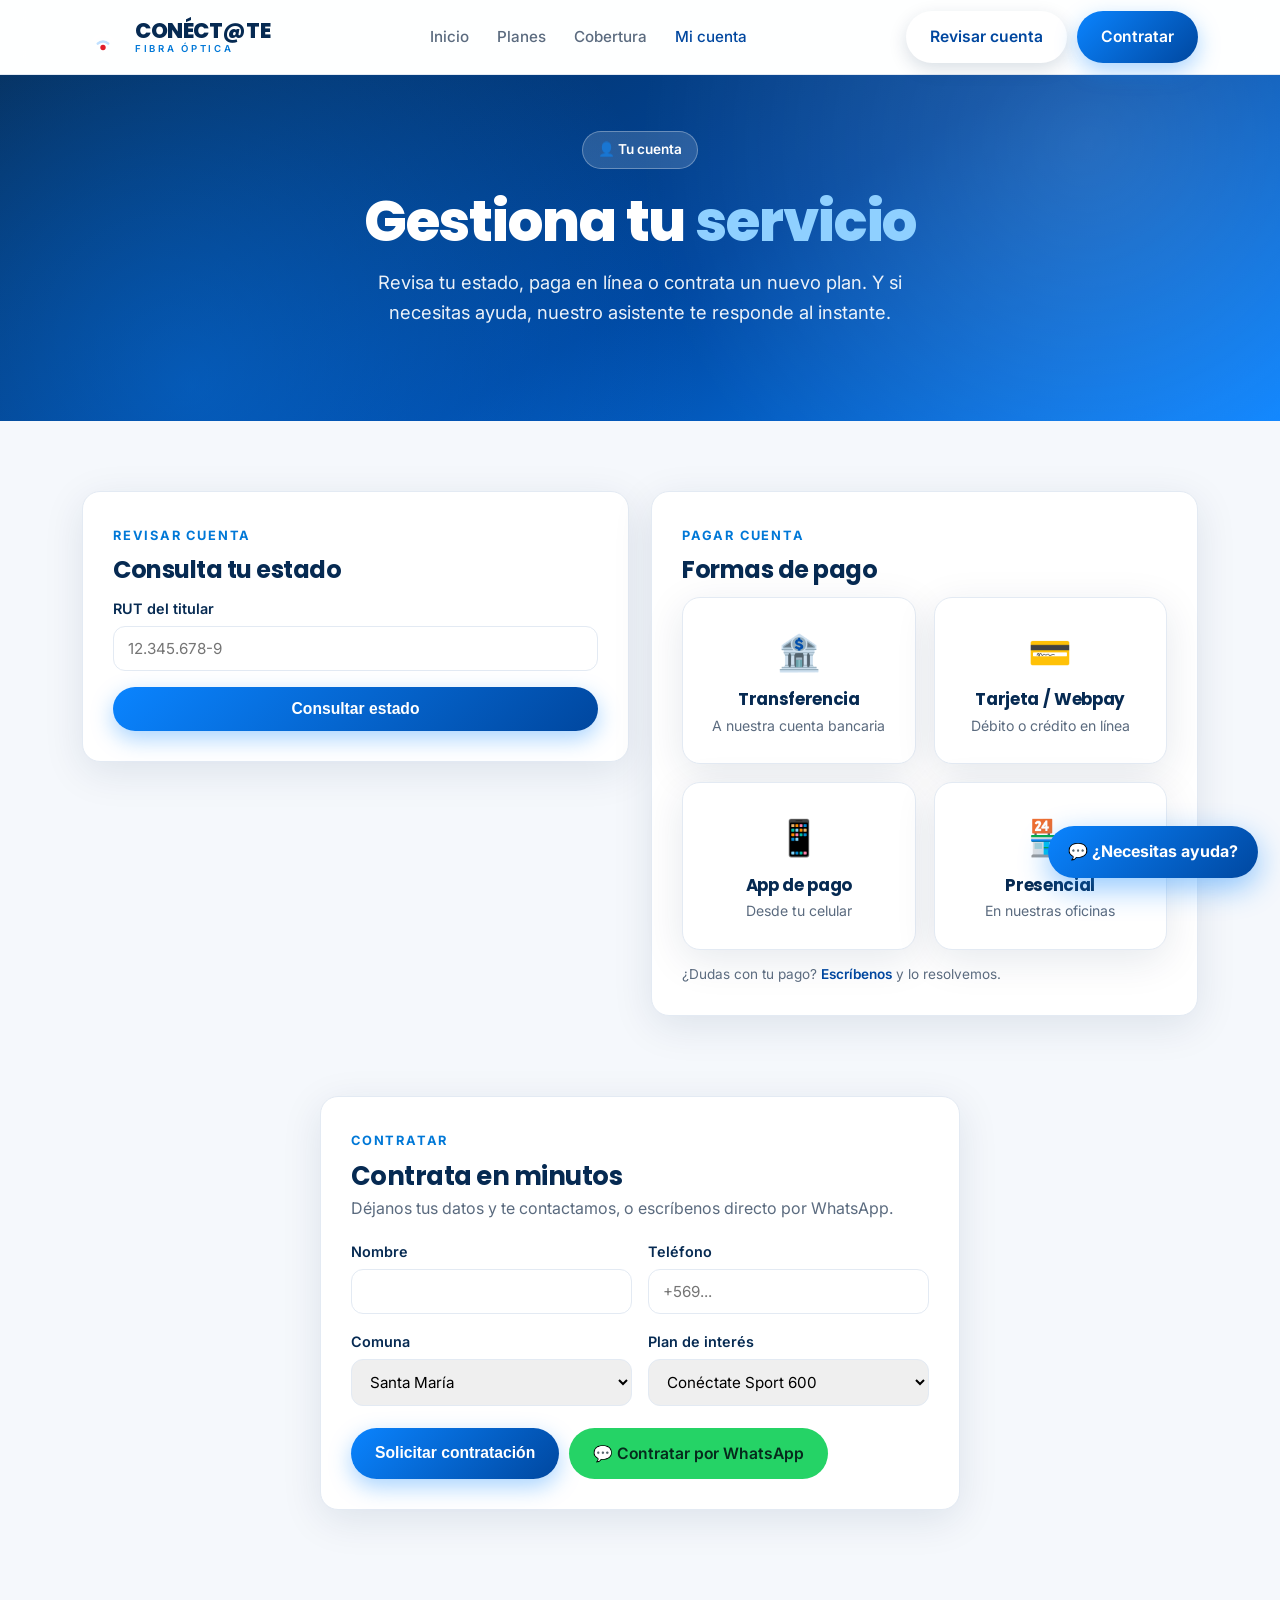
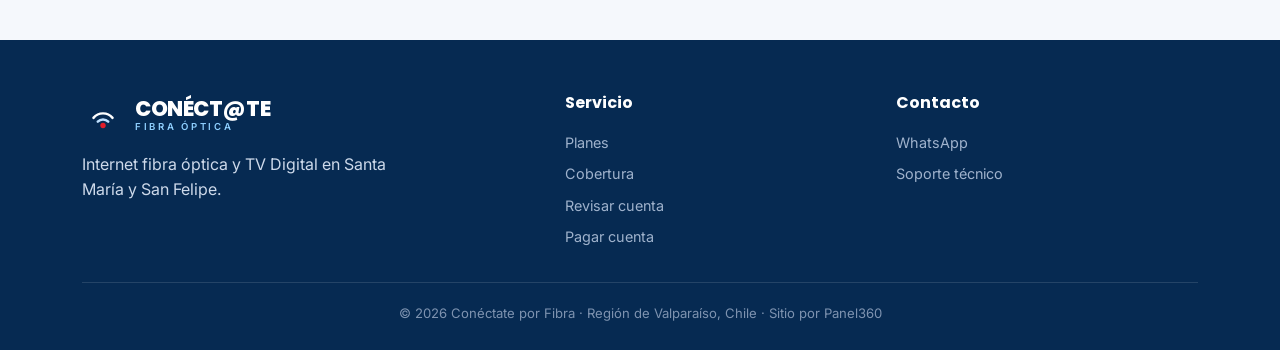
==== cuenta.html @ 6946a439 "Web Conéctate por Fibra: home, planes y cuenta + logo mejorado Sitio estático (HTML/CSS) para el ISP" ====
<!doctype html>
<html lang="es">
<head>
<meta charset="utf-8">
<meta name="viewport" content="width=device-width, initial-scale=1">
<title>Mi cuenta · Conéctate por Fibra</title>
<meta name="description" content="Revisa tu cuenta, paga en línea o contrata Internet fibra + TV con Conéctate por Fibra.">
<link rel="preconnect" href="https://fonts.googleapis.com">
<link rel="preconnect" href="https://fonts.gstatic.com" crossorigin>
<link rel="stylesheet" href="https://fonts.googleapis.com/css2?family=Poppins:wght@600;700;800&family=Inter:wght@400;500;600&display=swap">
<link rel="stylesheet" href="assets/styles.css">
</head>
<body>

<svg style="display:none">
  <linearGradient id="lg" x1="0" y1="0" x2="1" y2="1"><stop offset="0" stop-color="#0a84ff"/><stop offset="1" stop-color="#00479f"/></linearGradient>
  <symbol id="mark" viewBox="0 0 44 44">
    <rect x="1.5" y="1.5" width="41" height="41" rx="12" fill="url(#lg)"/>
    <path d="M12 25a13 13 0 0 1 20 0" stroke="#fff" stroke-width="2.6" fill="none" stroke-linecap="round"/>
    <path d="M16.5 29a7.5 7.5 0 0 1 11 0" stroke="#bfe0ff" stroke-width="2.6" fill="none" stroke-linecap="round"/>
    <circle cx="22" cy="33" r="2.8" fill="#e11d2a"/>
  </symbol>
</svg>

<header>
  <div class="wrap nav">
    <a href="index.html" class="logo"><svg class="mark"><use href="#mark"/></svg><span>CONÉCT@TE<span class="sub">FIBRA ÓPTICA</span></span></a>
    <nav class="nav-links">
      <a href="index.html">Inicio</a>
      <a href="planes.html">Planes</a>
      <a href="index.html#cobertura">Cobertura</a>
      <a href="cuenta.html" class="active">Mi cuenta</a>
    </nav>
    <div class="nav-cta">
      <a class="btn btn-white" href="#revisar">Revisar cuenta</a>
      <a class="btn btn-primary" href="#contratar">Contratar</a>
      <button class="menu-btn" onclick="document.querySelector('.nav-links').style.display='flex'">☰</button>
    </div>
  </div>
</header>

<section class="hero small">
  <div class="wrap">
    <span class="badge-loc">👤 Tu cuenta</span>
    <h1>Gestiona tu <span>servicio</span></h1>
    <p class="lead">Revisa tu estado, paga en línea o contrata un nuevo plan. Y si necesitas ayuda, nuestro asistente te responde al instante.</p>
  </div>
</section>

<section class="pad">
  <div class="wrap" style="display:grid;grid-template-columns:1fr 1fr;gap:22px;align-items:start">

    <div class="card-box reveal" id="revisar">
      <span class="eyebrow">Revisar cuenta</span>
      <h2 style="color:var(--navy);font-size:1.5rem;margin-bottom:14px">Consulta tu estado</h2>
      <form onsubmit="event.preventDefault();document.getElementById('r-out').style.display='block';">
        <div class="field"><label>RUT del titular</label><input placeholder="12.345.678-9" required></div>
        <button class="btn btn-primary" style="width:100%;justify-content:center">Consultar estado</button>
      </form>
      <div id="r-out" style="display:none;margin-top:16px;background:#eef6ff;border:1px solid #cfe4ff;border-radius:12px;padding:14px;font-size:.9rem;color:var(--navy)">
        📶 El portal de autoatención estará disponible muy pronto. Mientras tanto, escríbenos por WhatsApp y te ayudamos al instante.
        <div style="margin-top:12px"><a class="btn btn-wa" href="#" onclick="return false">💬 Consultar por WhatsApp</a></div>
      </div>
    </div>

    <div class="card-box reveal" id="pagar">
      <span class="eyebrow">Pagar cuenta</span>
      <h2 style="color:var(--navy);font-size:1.5rem;margin-bottom:14px">Formas de pago</h2>
      <div class="pay-grid" style="grid-template-columns:1fr 1fr">
        <div class="pay"><div class="ic">🏦</div><h3>Transferencia</h3><p>A nuestra cuenta bancaria</p></div>
        <div class="pay"><div class="ic">💳</div><h3>Tarjeta / Webpay</h3><p>Débito o crédito en línea</p></div>
        <div class="pay"><div class="ic">📱</div><h3>App de pago</h3><p>Desde tu celular</p></div>
        <div class="pay"><div class="ic">🏪</div><h3>Presencial</h3><p>En nuestras oficinas</p></div>
      </div>
      <p style="margin-top:14px;color:var(--muted);font-size:.85rem">¿Dudas con tu pago? <a href="#contratar" style="color:var(--blue-d);font-weight:600">Escríbenos</a> y lo resolvemos.</p>
    </div>

  </div>
</section>

<section class="pad" id="contratar" style="padding-top:10px">
  <div class="wrap"><div class="card-box reveal" style="max-width:640px;margin:0 auto">
    <span class="eyebrow">Contratar</span>
    <h2 style="color:var(--navy);font-size:1.6rem;margin-bottom:6px">Contrata en minutos</h2>
    <p style="color:var(--muted);margin-bottom:18px">Déjanos tus datos y te contactamos, o escríbenos directo por WhatsApp.</p>
    <form onsubmit="event.preventDefault();document.getElementById('c-out').style.display='block';this.reset();">
      <div style="display:grid;grid-template-columns:1fr 1fr;gap:0 16px">
        <div class="field"><label>Nombre</label><input required></div>
        <div class="field"><label>Teléfono</label><input required placeholder="+569..."></div>
        <div class="field"><label>Comuna</label><select><option>Santa María</option><option>San Felipe</option></select></div>
        <div class="field"><label>Plan de interés</label><select><option>Conéctate Sport 600</option><option>Conéctate Sport 750</option><option>Conéctate Sport 900</option><option>Conéctate Cine 600</option><option>Conéctate Cine 750</option><option>Conéctate Cine 900</option></select></div>
      </div>
      <div class="row" style="display:flex;gap:10px;flex-wrap:wrap;margin-top:6px">
        <button class="btn btn-primary">Solicitar contratación</button>
        <a class="btn btn-wa" href="#" onclick="return false">💬 Contratar por WhatsApp</a>
      </div>
    </form>
    <div id="c-out" style="display:none;margin-top:16px;background:#e7f9ee;border:1px solid #bfe8cd;border-radius:12px;padding:14px;font-size:.92rem;color:#14532d">
      ✅ ¡Gracias! Recibimos tu solicitud. Un ejecutivo te contactará muy pronto.
    </div>
  </div></div>
</section>

<footer>
  <div class="wrap">
    <div class="foot-grid">
      <div>
        <a href="index.html" class="logo" style="margin-bottom:12px"><svg class="mark"><use href="#mark"/></svg><span>CONÉCT@TE<span class="sub" style="color:#8fd0ff">FIBRA ÓPTICA</span></span></a>
        <p style="max-width:34ch">Internet fibra óptica y TV Digital en Santa María y San Felipe.</p>
      </div>
      <div><h4>Servicio</h4><a href="planes.html">Planes</a><a href="index.html#cobertura">Cobertura</a><a href="#revisar">Revisar cuenta</a><a href="#pagar">Pagar cuenta</a></div>
      <div><h4>Contacto</h4><a href="#contratar">WhatsApp</a><a href="#">Soporte técnico</a></div>
    </div>
    <div class="foot-bottom">© 2026 Conéctate por Fibra · Región de Valparaíso, Chile · Sitio por Panel360</div>
  </div>
</footer>

<a class="chat-fab" href="#contratar" title="Asistente Web">💬 ¿Necesitas ayuda?</a>

<script>
const io=new IntersectionObserver(es=>es.forEach(e=>{if(e.isIntersecting)e.target.classList.add('show')}),{threshold:.1});
document.querySelectorAll('.reveal').forEach(el=>io.observe(el));
</script>
</body>
</html>
---- assets/styles.css ----
:root{
  --blue:#0a84ff; --blue-2:#0078d7; --blue-d:#00479f; --navy:#062a52;
  --red:#e11d2a; --wa:#25d366; --amber:#ffb020;
  --bg:#f5f8fc; --card:#fff; --ink:#0c1b2e; --muted:#5b6b7f; --line:#e3eaf3;
  --radius:18px; --shadow:0 10px 40px rgba(6,42,82,.10);
}
*{box-sizing:border-box;margin:0;padding:0}
html{scroll-behavior:smooth}
body{font-family:'Inter',system-ui,sans-serif;color:var(--ink);background:var(--bg);line-height:1.6;-webkit-font-smoothing:antialiased}
h1,h2,h3,.logo{font-family:'Poppins',sans-serif;line-height:1.1;letter-spacing:-.02em}
img{max-width:100%;display:block}
.wrap{max-width:1160px;margin:0 auto;padding:0 22px}
a{text-decoration:none;color:inherit}
.btn{display:inline-flex;align-items:center;gap:9px;font-weight:600;padding:13px 24px;border-radius:999px;cursor:pointer;border:0;transition:transform .2s,box-shadow .2s;font-size:.98rem}
.btn:hover{transform:translateY(-2px)}
.btn-primary{background:linear-gradient(135deg,var(--blue),var(--blue-d));color:#fff;box-shadow:0 8px 22px rgba(10,132,255,.35)}
.btn-white{background:#fff;color:var(--blue-d);box-shadow:0 6px 18px rgba(6,42,82,.15)}
.btn-ghost{background:rgba(255,255,255,.14);color:#fff;border:1.5px solid rgba(255,255,255,.4)}
.btn-wa{background:var(--wa);color:#062a1c}

header{position:sticky;top:0;z-index:50;background:rgba(255,255,255,.9);backdrop-filter:blur(12px);border-bottom:1px solid var(--line)}
.nav{display:flex;align-items:center;justify-content:space-between;height:74px}
.logo{display:flex;align-items:center;gap:11px;font-weight:800;font-size:1.32rem;color:var(--navy)}
.logo .mark{width:42px;height:42px;flex-shrink:0}
.logo .sub{display:block;font-family:'Inter';font-weight:600;font-size:.6rem;letter-spacing:.28em;color:var(--blue-2);margin-top:2px}
.nav-links{display:flex;gap:28px;align-items:center;font-weight:500;font-size:.95rem}
.nav-links a{color:var(--muted);transition:color .2s}
.nav-links a:hover,.nav-links a.active{color:var(--blue-d)}
.nav-cta{display:flex;gap:10px;align-items:center}
.menu-btn{display:none;background:none;border:0;font-size:1.5rem;color:var(--navy);cursor:pointer}
@media(max-width:900px){.nav-links{display:none}.nav-cta .btn:not(.btn-primary){display:none}.menu-btn{display:block}}

.hero{position:relative;background:linear-gradient(150deg,#062a52 0%,#00479f 55%,#0a84ff 100%);color:#fff;overflow:hidden;padding:70px 0 90px}
.hero::after{content:"";position:absolute;inset:0;background:
  radial-gradient(circle at 85% 20%,rgba(255,255,255,.14),transparent 40%),
  radial-gradient(circle at 15% 90%,rgba(10,132,255,.4),transparent 45%);pointer-events:none}
.hero.small{padding:56px 0 66px;text-align:center}
.hero .wrap{position:relative;z-index:2}
.hero.split .wrap{display:grid;grid-template-columns:1.1fr .9fr;gap:40px;align-items:center}
.badge-loc{display:inline-flex;align-items:center;gap:8px;background:rgba(255,255,255,.15);border:1px solid rgba(255,255,255,.3);padding:7px 15px;border-radius:999px;font-size:.85rem;font-weight:600;margin-bottom:22px}
.hero h1{font-size:clamp(2.1rem,5vw,3.5rem);font-weight:800;margin-bottom:16px}
.hero h1 span{color:#8fd0ff}
.hero p.lead{font-size:1.15rem;opacity:.92;max-width:44ch;margin-bottom:28px}
.hero.small p.lead{margin-left:auto;margin-right:auto}
.hero-cta{display:flex;gap:12px;flex-wrap:wrap}
.hero.small .hero-cta{justify-content:center}
.hero-visual{position:relative}
.hero-card{background:rgba(255,255,255,.1);border:1px solid rgba(255,255,255,.25);border-radius:24px;padding:26px;backdrop-filter:blur(6px)}
.speed{display:flex;align-items:baseline;gap:8px;margin-bottom:6px}
.speed b{font-family:'Poppins';font-size:3.4rem;font-weight:800;color:#fff;line-height:1}
.speed span{font-weight:700;color:#8fd0ff}
.hero-card .mini{display:grid;grid-template-columns:1fr 1fr;gap:12px;margin-top:20px}
.hero-card .mini div{background:rgba(255,255,255,.1);border-radius:12px;padding:12px 14px;font-size:.85rem;font-weight:600}
.hero-card .mini i{display:block;font-size:1.3rem;margin-bottom:4px;font-style:normal}
@media(max-width:820px){.hero.split .wrap{grid-template-columns:1fr}.hero-visual{display:none}}

.props{margin-top:-50px;position:relative;z-index:5}
.props .grid{display:grid;grid-template-columns:repeat(4,1fr);gap:18px}
.prop{background:var(--card);border-radius:var(--radius);box-shadow:var(--shadow);padding:24px;text-align:center}
.prop .ic{width:56px;height:56px;margin:0 auto 12px;border-radius:14px;display:flex;align-items:center;justify-content:center;font-size:1.5rem;color:#fff;background:linear-gradient(135deg,var(--blue),var(--blue-d))}
.prop h3{font-size:1.02rem;margin-bottom:5px;color:var(--navy)}
.prop p{font-size:.86rem;color:var(--muted)}
@media(max-width:820px){.props .grid{grid-template-columns:1fr 1fr}}

section.pad{padding:70px 0}
.sec-head{text-align:center;max-width:640px;margin:0 auto 40px}
.eyebrow{display:inline-block;color:var(--blue-2);font-weight:700;font-size:.8rem;letter-spacing:.14em;text-transform:uppercase;margin-bottom:10px}
.sec-head h2{font-size:clamp(1.7rem,4vw,2.4rem);color:var(--navy);margin-bottom:10px}
.sec-head p{color:var(--muted)}

.tabs{display:flex;justify-content:center;gap:8px;margin-bottom:34px;flex-wrap:wrap}
.tab{padding:11px 26px;border-radius:999px;border:2px solid var(--line);background:#fff;font-weight:700;color:var(--muted);cursor:pointer;font-family:'Poppins';transition:all .2s}
.tab.on{background:linear-gradient(135deg,var(--blue),var(--blue-d));color:#fff;border-color:transparent;box-shadow:0 8px 20px rgba(10,132,255,.3)}
.plans{display:grid;grid-template-columns:repeat(3,1fr);gap:22px}
.plan{background:var(--card);border:1px solid var(--line);border-radius:var(--radius);padding:28px;position:relative;transition:transform .25s,box-shadow .25s;display:flex;flex-direction:column}
.plan:hover{transform:translateY(-6px);box-shadow:var(--shadow)}
.plan.feat{border:2px solid var(--blue);box-shadow:0 14px 44px rgba(10,132,255,.18)}
.tag{position:absolute;top:-13px;left:50%;transform:translateX(-50%);background:var(--red);color:#fff;font-size:.72rem;font-weight:700;padding:5px 14px;border-radius:999px;letter-spacing:.03em;white-space:nowrap}
.tag.blue{background:linear-gradient(135deg,var(--blue),var(--blue-d))}
.plan .name{font-family:'Poppins';font-weight:700;color:var(--navy);font-size:1.05rem}
.plan .megas{display:flex;align-items:baseline;gap:6px;margin:14px 0 4px}
.plan .megas b{font-family:'Poppins';font-size:2.8rem;font-weight:800;color:var(--blue-d);line-height:1}
.plan .megas span{font-weight:700;color:var(--muted);font-size:.9rem}
.plan .sim{font-size:.78rem;color:var(--muted);text-transform:uppercase;letter-spacing:.08em;font-weight:600}
.plan .price{margin:16px 0 4px}
.plan .price .old{color:#b0bcca;text-decoration:line-through;font-size:.95rem;margin-right:6px}
.plan .price .now{font-family:'Poppins';font-size:1.7rem;font-weight:800;color:var(--ink)}
.plan .price .now small{font-size:.9rem;color:var(--muted);font-weight:600}
.plan .price-note{font-size:.74rem;color:var(--red);font-weight:600;margin-bottom:14px}
.plan ul{list-style:none;display:flex;flex-direction:column;gap:9px;margin:10px 0 22px;font-size:.9rem}
.plan li{display:flex;gap:9px;align-items:flex-start;color:#33465c}
.plan li::before{content:"✓";color:var(--blue);font-weight:800;flex-shrink:0}
.plan .btn{width:100%;justify-content:center;margin-top:auto}
@media(max-width:820px){.plans{grid-template-columns:1fr}}

.cover{background:linear-gradient(135deg,#062a52,#00479f);color:#fff;border-radius:26px;padding:44px;display:grid;grid-template-columns:1fr 1fr;gap:30px;align-items:center}
.cover h2{font-size:2rem;margin-bottom:12px}
.cover .cities{display:flex;gap:14px;flex-wrap:wrap;margin-top:18px}
.cover .city{background:rgba(255,255,255,.12);border:1px solid rgba(255,255,255,.25);border-radius:14px;padding:14px 20px;font-weight:700;display:flex;align-items:center;gap:10px}
@media(max-width:820px){.cover{grid-template-columns:1fr;padding:30px}}

.cta{text-align:center;background:var(--card);border-radius:26px;box-shadow:var(--shadow);padding:50px}
.cta h2{font-size:2rem;color:var(--navy);margin-bottom:10px}
.cta p{color:var(--muted);margin-bottom:24px}
.cta .row{display:flex;gap:12px;justify-content:center;flex-wrap:wrap}

.card-box{background:var(--card);border:1px solid var(--line);border-radius:var(--radius);box-shadow:var(--shadow);padding:30px}
.field{margin-bottom:16px}
.field label{display:block;font-weight:600;font-size:.9rem;margin-bottom:6px;color:var(--navy)}
.field input,.field select{width:100%;padding:12px 14px;border:1.5px solid var(--line);border-radius:12px;font-size:.95rem;font-family:inherit}
.field input:focus,.field select:focus{outline:none;border-color:var(--blue);box-shadow:0 0 0 3px rgba(10,132,255,.15)}
.pay-grid{display:grid;grid-template-columns:repeat(3,1fr);gap:18px}
.pay{background:var(--card);border:1px solid var(--line);border-radius:var(--radius);padding:26px;text-align:center;box-shadow:var(--shadow)}
.pay .ic{font-size:2.2rem;margin-bottom:10px}
.pay h3{color:var(--navy);font-size:1.05rem;margin-bottom:6px}
.pay p{color:var(--muted);font-size:.88rem}
@media(max-width:820px){.pay-grid{grid-template-columns:1fr}}

footer{background:var(--navy);color:#cdd9ea;padding:50px 0 26px;margin-top:60px}
.foot-grid{display:grid;grid-template-columns:1.5fr 1fr 1fr;gap:30px;margin-bottom:30px}
footer .logo{color:#fff}
footer h4{color:#fff;font-family:'Poppins';margin-bottom:12px;font-size:1rem}
footer a{display:block;color:#9fb2cc;padding:4px 0;font-size:.9rem}
footer a:hover{color:#fff}
.foot-bottom{border-top:1px solid rgba(255,255,255,.12);padding-top:20px;text-align:center;font-size:.82rem;color:#7e93b0}
@media(max-width:820px){.foot-grid{grid-template-columns:1fr}}

.chat-fab{position:fixed;bottom:22px;right:22px;z-index:60;display:flex;align-items:center;gap:10px;background:linear-gradient(135deg,var(--blue),var(--blue-d));color:#fff;padding:13px 20px;border-radius:999px;box-shadow:0 10px 30px rgba(10,132,255,.45);font-weight:700;cursor:pointer;animation:float 3s ease-in-out infinite}
@keyframes float{0%,100%{transform:translateY(0)}50%{transform:translateY(-6px)}}
.reveal{opacity:0;transform:translateY(24px);transition:opacity .7s,transform .7s}
.reveal.show{opacity:1;transform:none}
@media(prefers-reduced-motion:reduce){.reveal{opacity:1;transform:none}.chat-fab{animation:none}}
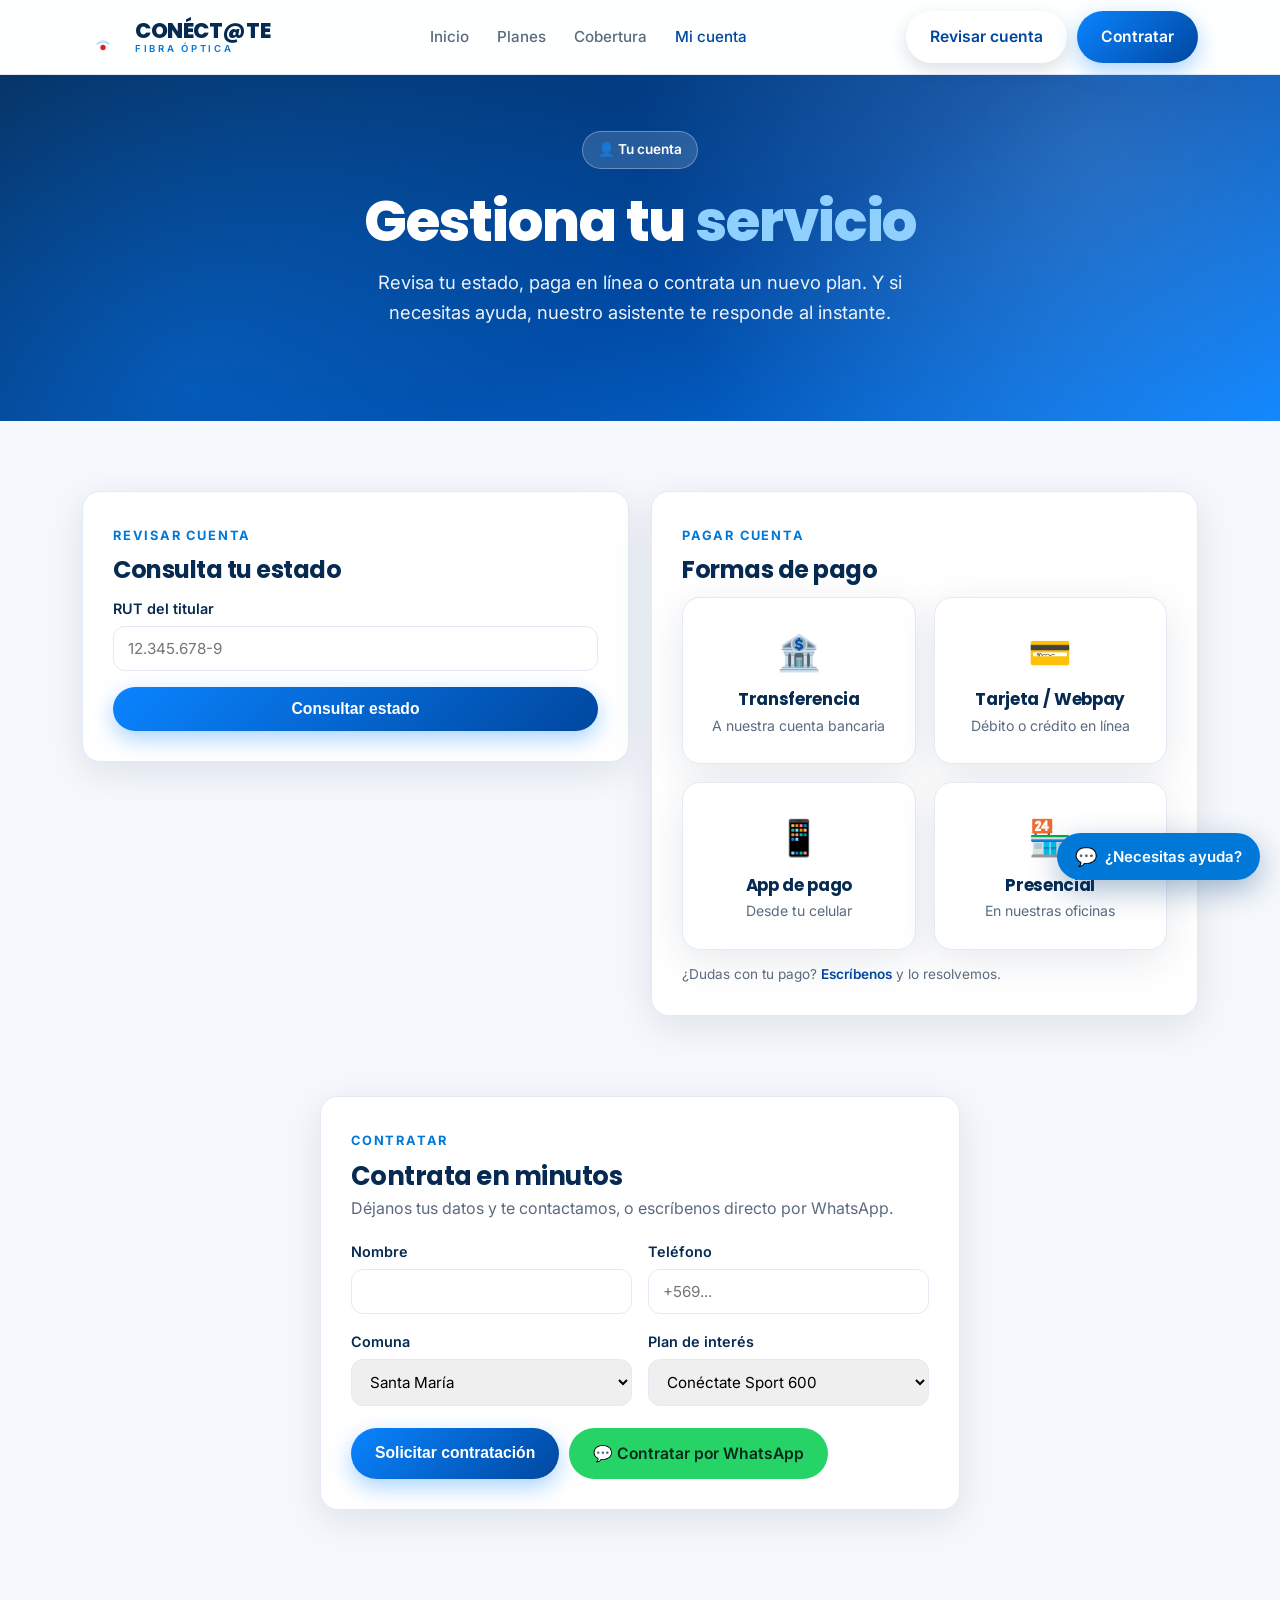
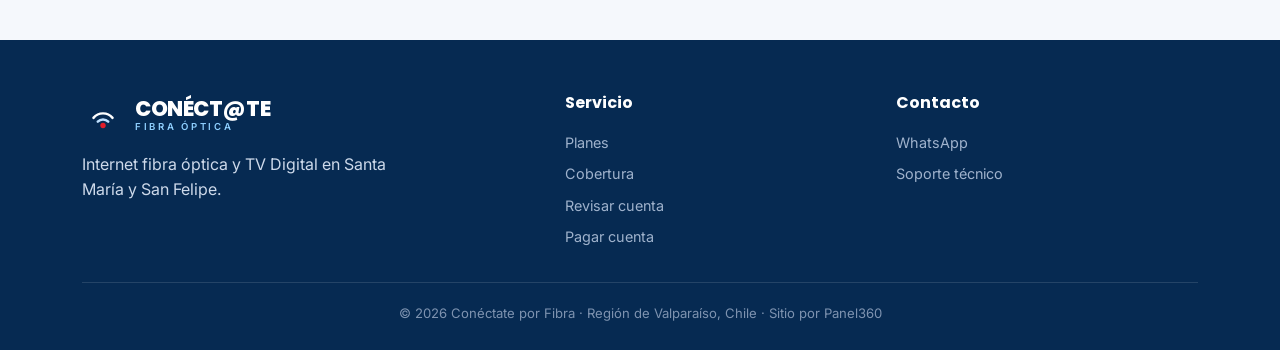
==== commit bcf1006f: "Asistente Web incrustado (configurado como en el CRM) - Nuevo assets/asistente.js: widget de chat fl" ====
--- a/cuenta.html
+++ b/cuenta.html
@@ -115,7 +115,7 @@
   </div>
 </footer>
 
-<a class="chat-fab" href="#contratar" title="Asistente Web">💬 ¿Necesitas ayuda?</a>
+<script src="assets/asistente.js" defer></script>
 
 <script>
 const io=new IntersectionObserver(es=>es.forEach(e=>{if(e.isIntersecting)e.target.classList.add('show')}),{threshold:.1});
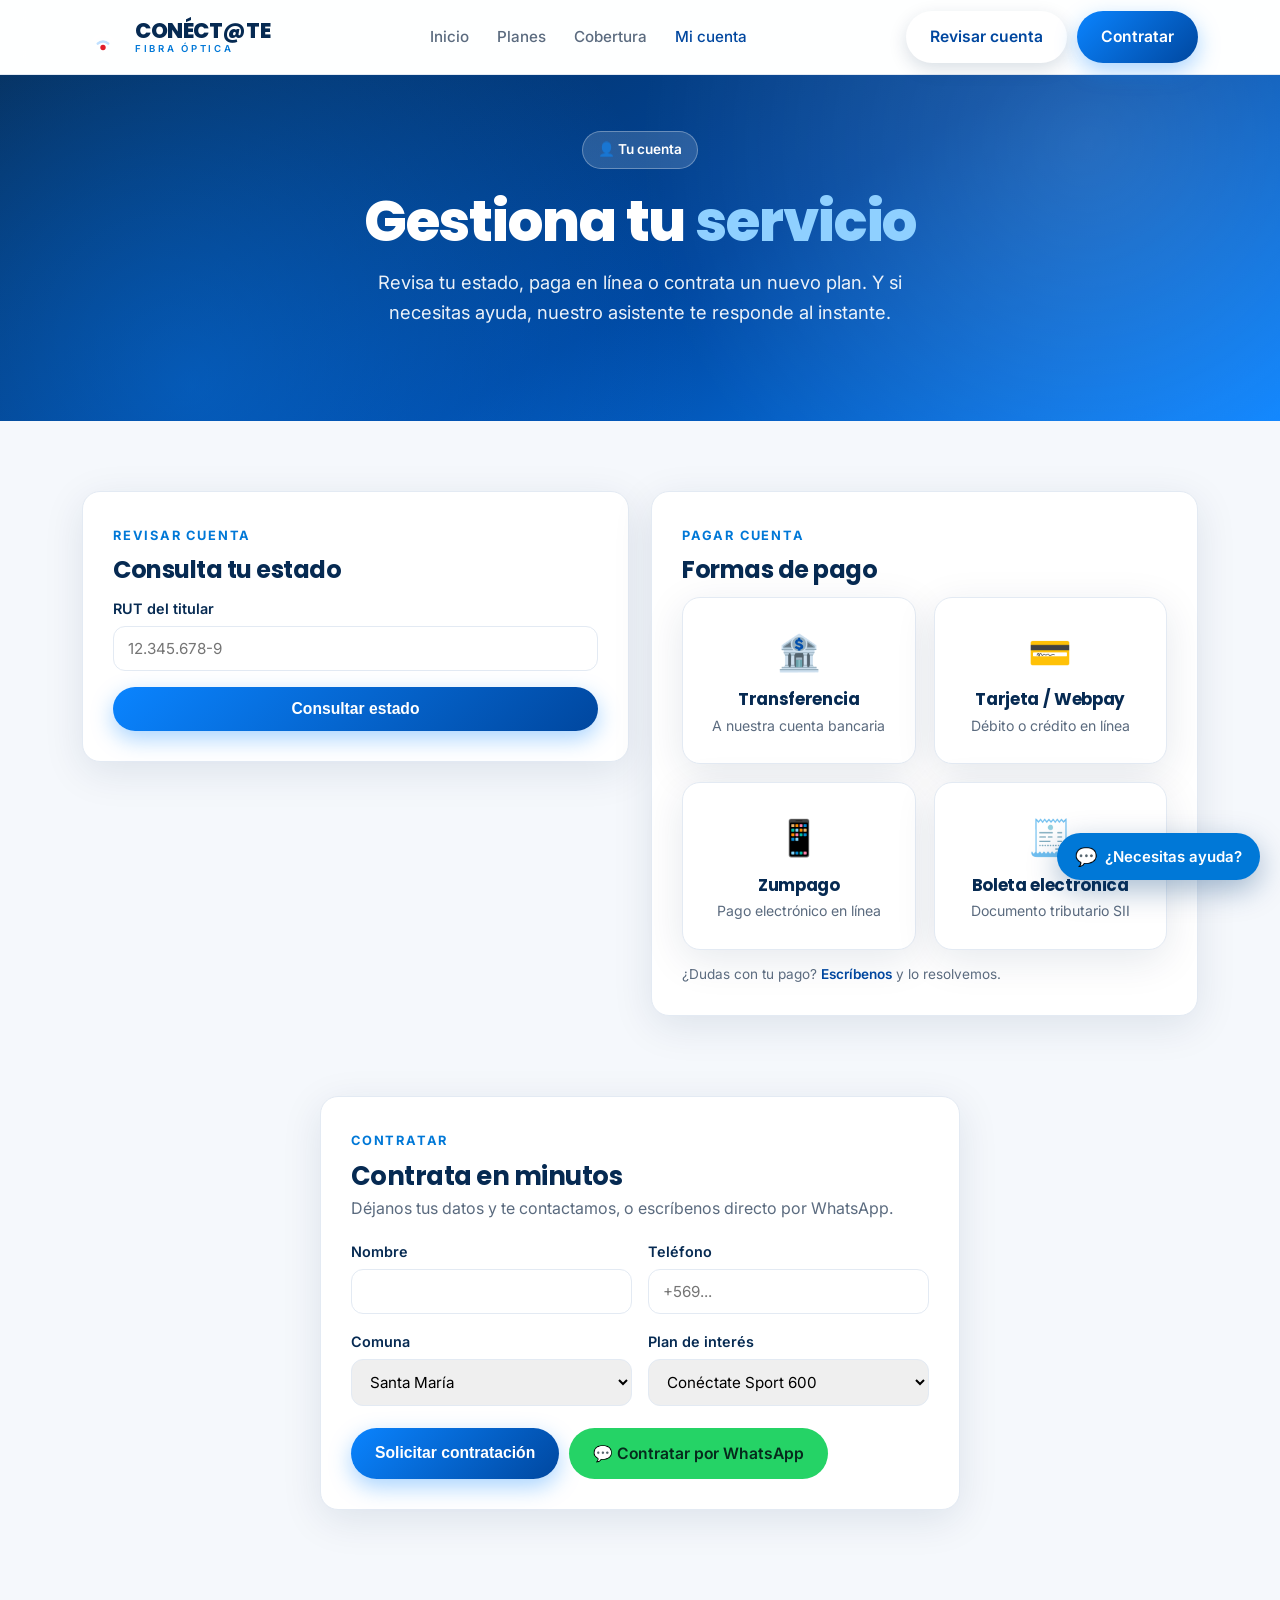
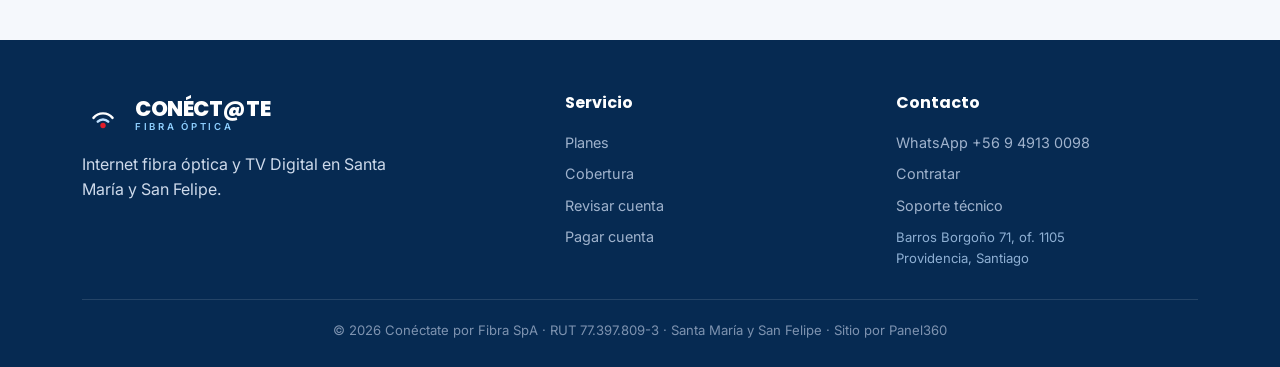
==== commit 709dfc06: "Datos reales del cliente: WhatsApp, dirección, RUT, Zumpago - WhatsApp real +56949130098 en asistent" ====
--- a/cuenta.html
+++ b/cuenta.html
@@ -59,7 +59,7 @@
       </form>
       <div id="r-out" style="display:none;margin-top:16px;background:#eef6ff;border:1px solid #cfe4ff;border-radius:12px;padding:14px;font-size:.9rem;color:var(--navy)">
         📶 El portal de autoatención estará disponible muy pronto. Mientras tanto, escríbenos por WhatsApp y te ayudamos al instante.
-        <div style="margin-top:12px"><a class="btn btn-wa" href="#" onclick="return false">💬 Consultar por WhatsApp</a></div>
+        <div style="margin-top:12px"><a class="btn btn-wa" target="_blank" href="https://wa.me/56949130098?text=Hola,%20quiero%20consultar%20el%20estado%20de%20mi%20cuenta">💬 Consultar por WhatsApp</a></div>
       </div>
     </div>
 
@@ -69,8 +69,8 @@
       <div class="pay-grid" style="grid-template-columns:1fr 1fr">
         <div class="pay"><div class="ic">🏦</div><h3>Transferencia</h3><p>A nuestra cuenta bancaria</p></div>
         <div class="pay"><div class="ic">💳</div><h3>Tarjeta / Webpay</h3><p>Débito o crédito en línea</p></div>
-        <div class="pay"><div class="ic">📱</div><h3>App de pago</h3><p>Desde tu celular</p></div>
-        <div class="pay"><div class="ic">🏪</div><h3>Presencial</h3><p>En nuestras oficinas</p></div>
+        <div class="pay"><div class="ic">📱</div><h3>Zumpago</h3><p>Pago electrónico en línea</p></div>
+        <div class="pay"><div class="ic">🧾</div><h3>Boleta electrónica</h3><p>Documento tributario SII</p></div>
       </div>
       <p style="margin-top:14px;color:var(--muted);font-size:.85rem">¿Dudas con tu pago? <a href="#contratar" style="color:var(--blue-d);font-weight:600">Escríbenos</a> y lo resolvemos.</p>
     </div>
@@ -92,7 +92,7 @@
       </div>
       <div class="row" style="display:flex;gap:10px;flex-wrap:wrap;margin-top:6px">
         <button class="btn btn-primary">Solicitar contratación</button>
-        <a class="btn btn-wa" href="#" onclick="return false">💬 Contratar por WhatsApp</a>
+        <a class="btn btn-wa" target="_blank" href="https://wa.me/56949130098?text=Hola,%20quiero%20contratar%20un%20plan%20de%20internet">💬 Contratar por WhatsApp</a>
       </div>
     </form>
     <div id="c-out" style="display:none;margin-top:16px;background:#e7f9ee;border:1px solid #bfe8cd;border-radius:12px;padding:14px;font-size:.92rem;color:#14532d">
@@ -109,9 +109,9 @@
         <p style="max-width:34ch">Internet fibra óptica y TV Digital en Santa María y San Felipe.</p>
       </div>
       <div><h4>Servicio</h4><a href="planes.html">Planes</a><a href="index.html#cobertura">Cobertura</a><a href="#revisar">Revisar cuenta</a><a href="#pagar">Pagar cuenta</a></div>
-      <div><h4>Contacto</h4><a href="#contratar">WhatsApp</a><a href="#">Soporte técnico</a></div>
+      <div><h4>Contacto</h4><a target="_blank" href="https://wa.me/56949130098">WhatsApp +56 9 4913 0098</a><a href="#contratar">Contratar</a><a href="#revisar">Soporte técnico</a><span style="display:block;color:#8fb0d4;font-size:.82rem;margin-top:6px">Barros Borgoño 71, of. 1105<br>Providencia, Santiago</span></div>
     </div>
-    <div class="foot-bottom">© 2026 Conéctate por Fibra · Región de Valparaíso, Chile · Sitio por Panel360</div>
+    <div class="foot-bottom">© 2026 Conéctate por Fibra SpA · RUT 77.397.809-3 · Santa María y San Felipe · Sitio por Panel360</div>
   </div>
 </footer>
 
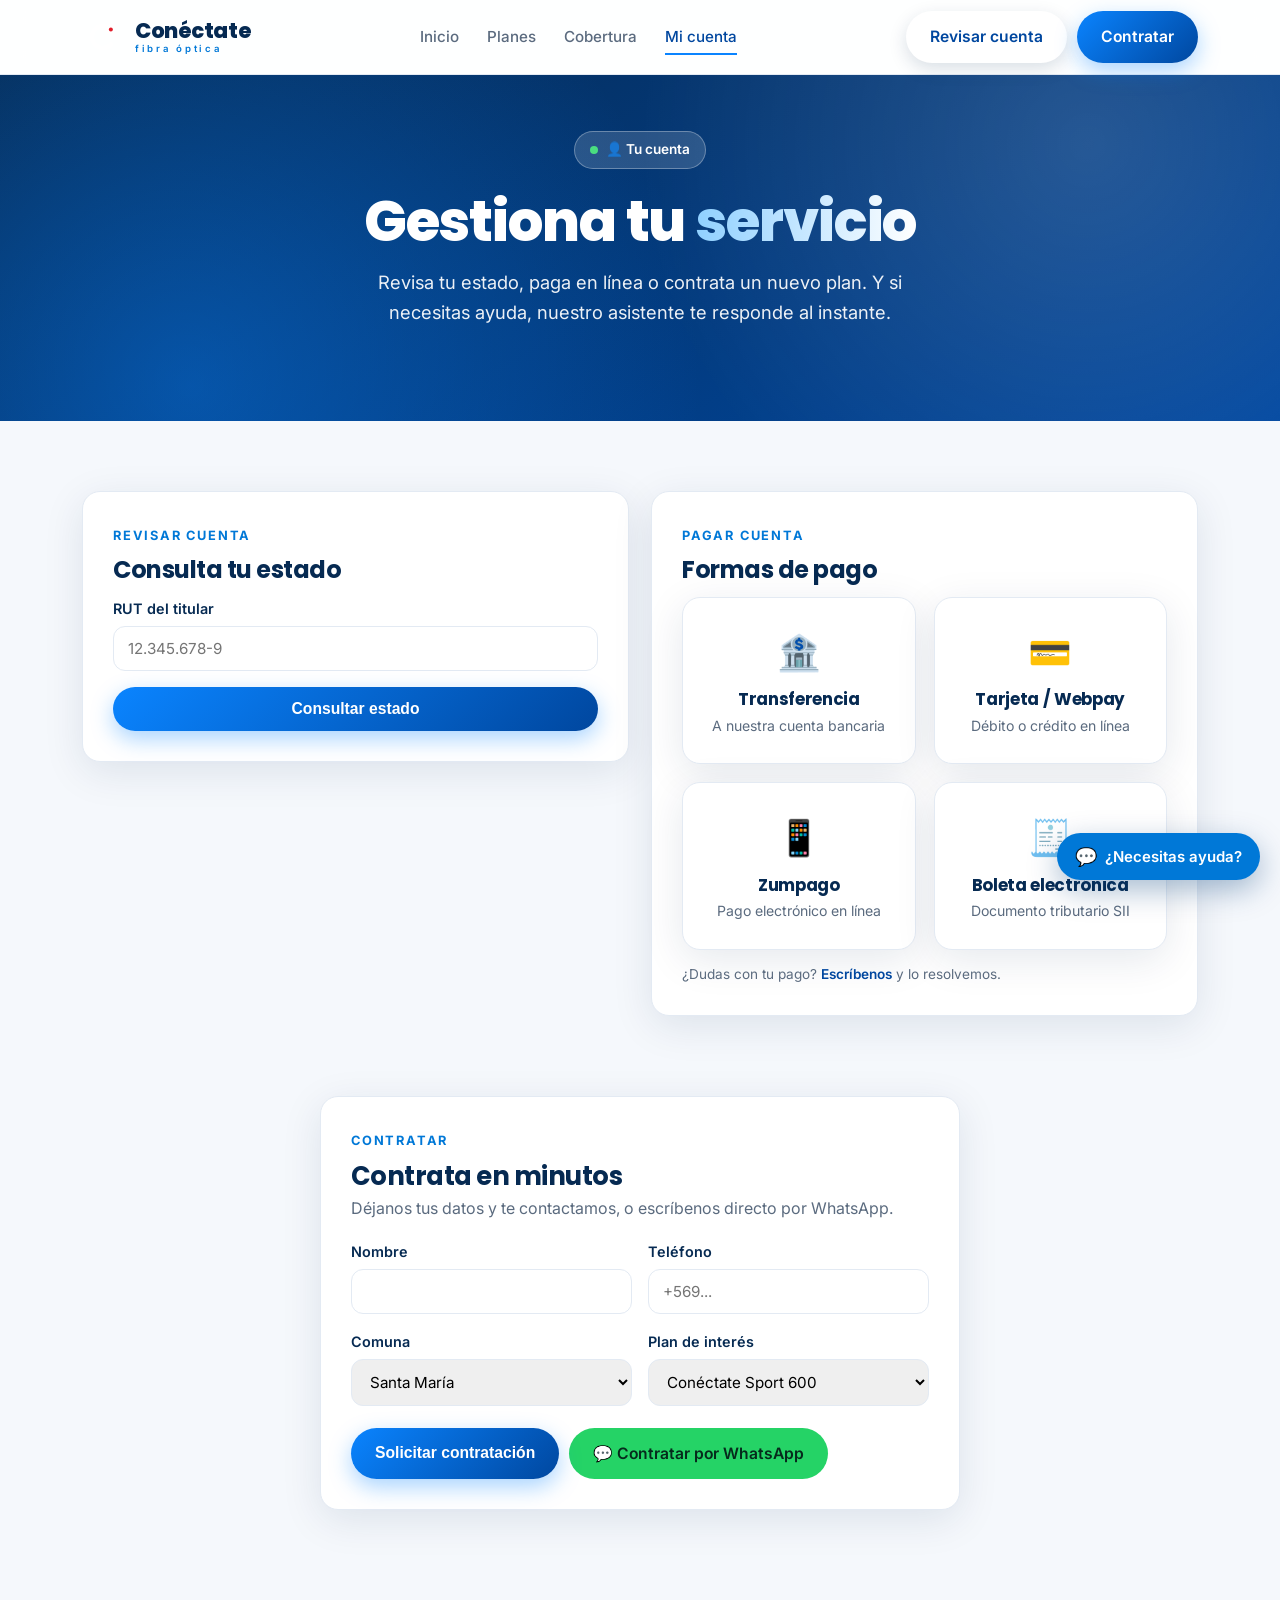
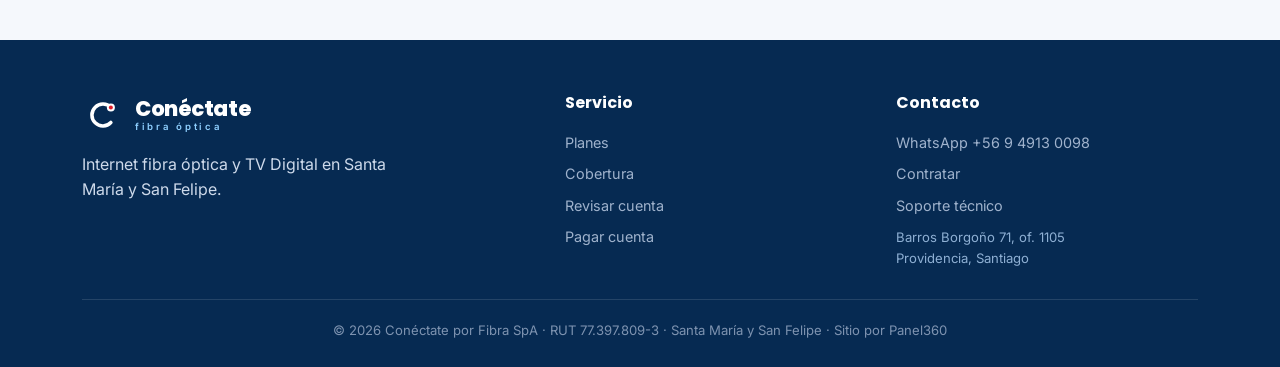
==== commit 6b6326cb: "Rediseño: logo más simple + efectos premium + favicon - Logo nuevo, corto y limpio: mark 'C' de fibr" ====
--- a/cuenta.html
+++ b/cuenta.html
@@ -3,6 +3,7 @@
 <head>
 <meta charset="utf-8">
 <meta name="viewport" content="width=device-width, initial-scale=1">
+<link rel="icon" type="image/svg+xml" href="assets/favicon.svg">
 <title>Mi cuenta · Conéctate por Fibra</title>
 <meta name="description" content="Revisa tu cuenta, paga en línea o contrata Internet fibra + TV con Conéctate por Fibra.">
 <link rel="preconnect" href="https://fonts.googleapis.com">
@@ -14,17 +15,17 @@
 
 <svg style="display:none">
   <linearGradient id="lg" x1="0" y1="0" x2="1" y2="1"><stop offset="0" stop-color="#0a84ff"/><stop offset="1" stop-color="#00479f"/></linearGradient>
-  <symbol id="mark" viewBox="0 0 44 44">
-    <rect x="1.5" y="1.5" width="41" height="41" rx="12" fill="url(#lg)"/>
-    <path d="M12 25a13 13 0 0 1 20 0" stroke="#fff" stroke-width="2.6" fill="none" stroke-linecap="round"/>
-    <path d="M16.5 29a7.5 7.5 0 0 1 11 0" stroke="#bfe0ff" stroke-width="2.6" fill="none" stroke-linecap="round"/>
-    <circle cx="22" cy="33" r="2.8" fill="#e11d2a"/>
+  <symbol id="mark" viewBox="0 0 48 48">
+    <rect x="2" y="2" width="44" height="44" rx="14" fill="url(#lg)"/>
+    <path d="M33 15.5a12.5 12.5 0 1 0 0 17" fill="none" stroke="#fff" stroke-width="4" stroke-linecap="round"/>
+    <circle cx="33" cy="15.5" r="4.6" fill="#fff"/>
+    <circle cx="33" cy="15.5" r="2.3" fill="#e11d2a"/>
   </symbol>
 </svg>
 
 <header>
   <div class="wrap nav">
-    <a href="index.html" class="logo"><svg class="mark"><use href="#mark"/></svg><span>CONÉCT@TE<span class="sub">FIBRA ÓPTICA</span></span></a>
+    <a href="index.html" class="logo"><svg class="mark"><use href="#mark"/></svg><span>Conéctate<span class="sub">fibra óptica</span></span></a>
     <nav class="nav-links">
       <a href="index.html">Inicio</a>
       <a href="planes.html">Planes</a>
@@ -105,7 +106,7 @@
   <div class="wrap">
     <div class="foot-grid">
       <div>
-        <a href="index.html" class="logo" style="margin-bottom:12px"><svg class="mark"><use href="#mark"/></svg><span>CONÉCT@TE<span class="sub" style="color:#8fd0ff">FIBRA ÓPTICA</span></span></a>
+        <a href="index.html" class="logo" style="margin-bottom:12px"><svg class="mark"><use href="#mark"/></svg><span>Conéctate<span class="sub" style="color:#8fd0ff">fibra óptica</span></span></a>
         <p style="max-width:34ch">Internet fibra óptica y TV Digital en Santa María y San Felipe.</p>
       </div>
       <div><h4>Servicio</h4><a href="planes.html">Planes</a><a href="index.html#cobertura">Cobertura</a><a href="#revisar">Revisar cuenta</a><a href="#pagar">Pagar cuenta</a></div>
--- a/assets/styles.css
+++ b/assets/styles.css
@@ -127,6 +127,45 @@
 
 .chat-fab{position:fixed;bottom:22px;right:22px;z-index:60;display:flex;align-items:center;gap:10px;background:linear-gradient(135deg,var(--blue),var(--blue-d));color:#fff;padding:13px 20px;border-radius:999px;box-shadow:0 10px 30px rgba(10,132,255,.45);font-weight:700;cursor:pointer;animation:float 3s ease-in-out infinite}
 @keyframes float{0%,100%{transform:translateY(0)}50%{transform:translateY(-6px)}}
-.reveal{opacity:0;transform:translateY(24px);transition:opacity .7s,transform .7s}
+.reveal{opacity:0;transform:translateY(24px);transition:opacity .7s cubic-bezier(.2,.7,.2,1),transform .7s cubic-bezier(.2,.7,.2,1)}
 .reveal.show{opacity:1;transform:none}
-@media(prefers-reduced-motion:reduce){.reveal{opacity:1;transform:none}.chat-fab{animation:none}}
+
+/* ============ Efectos premium ============ */
+/* Degradado del hero en movimiento suave */
+.hero{background-size:180% 180%;animation:heroShift 18s ease infinite}
+@keyframes heroShift{0%{background-position:0% 50%}50%{background-position:100% 50%}100%{background-position:0% 50%}}
+/* Texto destacado con brillo animado */
+.hero h1 span{background:linear-gradient(90deg,#8fd0ff 0%,#ffffff 50%,#8fd0ff 100%);background-size:200% auto;-webkit-background-clip:text;background-clip:text;-webkit-text-fill-color:transparent;color:transparent;animation:shine 7s linear infinite}
+@keyframes shine{to{background-position:200% center}}
+/* Tarjeta del hero flotando */
+.hero-visual .hero-card{animation:floatCard 6s ease-in-out infinite}
+@keyframes floatCard{0%,100%{transform:translateY(0)}50%{transform:translateY(-12px)}}
+/* Puntito "en línea" que late en el badge */
+.badge-loc::before{content:"";width:8px;height:8px;border-radius:50%;background:#4ade80;box-shadow:0 0 0 0 rgba(74,222,128,.7);animation:pulse 2s infinite}
+@keyframes pulse{0%{box-shadow:0 0 0 0 rgba(74,222,128,.6)}70%{box-shadow:0 0 0 9px rgba(74,222,128,0)}100%{box-shadow:0 0 0 0 rgba(74,222,128,0)}}
+/* Hover con elevación en tarjetas de valor y de pago */
+.prop,.pay{transition:transform .28s cubic-bezier(.2,.7,.2,1),box-shadow .28s}
+.prop:hover,.pay:hover{transform:translateY(-7px);box-shadow:0 20px 46px rgba(6,42,82,.16)}
+.prop .ic{transition:transform .35s}
+.prop:hover .ic{transform:scale(1.1) rotate(-5deg)}
+/* Brillo que cruza los botones primarios */
+.btn-primary{position:relative;overflow:hidden}
+.btn-primary::after{content:"";position:absolute;top:0;left:-120%;width:55%;height:100%;background:linear-gradient(120deg,transparent,rgba(255,255,255,.55),transparent);transform:skewX(-20deg)}
+.btn-primary:hover::after{animation:swipe .7s ease}
+@keyframes swipe{to{left:140%}}
+/* Plan destacado con halo que respira */
+.plan.feat{animation:halo 3.5s ease-in-out infinite}
+@keyframes halo{0%,100%{box-shadow:0 14px 44px rgba(10,132,255,.18)}50%{box-shadow:0 18px 54px rgba(10,132,255,.34)}}
+/* Logo con guiño al pasar el mouse */
+.logo .mark{transition:transform .4s cubic-bezier(.34,1.56,.64,1)}
+.logo:hover .mark{transform:rotate(-8deg) scale(1.06)}
+/* Subrayado animado en el menú */
+.nav-links a{position:relative}
+.nav-links a::after{content:"";position:absolute;left:0;bottom:-6px;width:0;height:2px;background:var(--blue);transition:width .25s}
+.nav-links a:hover::after,.nav-links a.active::after{width:100%}
+
+@media(prefers-reduced-motion:reduce){
+  .reveal{opacity:1;transform:none}
+  .chat-fab,.hero,.hero h1 span,.hero-visual .hero-card,.badge-loc::before,.plan.feat{animation:none}
+  .hero h1 span{-webkit-text-fill-color:#8fd0ff;color:#8fd0ff}
+}
